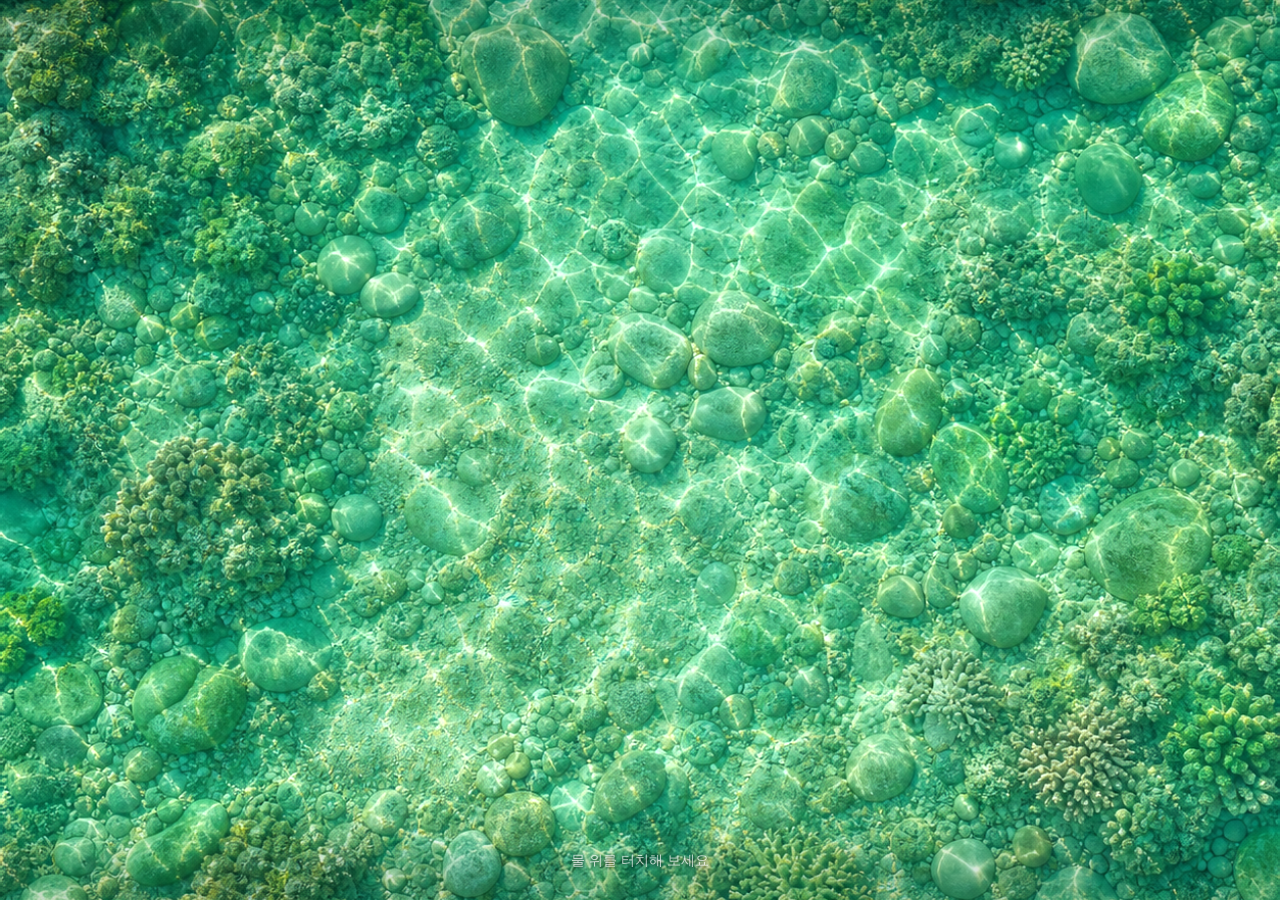
==== app/src/main/assets/games/water-ripples/index.html @ f2b4870e "기타" ====
<!DOCTYPE html>
<html lang="ko">
<head>
    <meta charset="UTF-8">
    <meta name="viewport" content="width=device-width, initial-scale=1.0, maximum-scale=1.0, user-scalable=no">
    <title>Water Ripple Shader</title>
    <style>
        html,
        body {
            width: 100%;
            height: 100%;
            margin: 0;
            overflow: hidden;
            background: #031018;
            touch-action: none;
            user-select: none;
        }

        #water-canvas {
            display: block;
            width: 100%;
            height: 100%;
            touch-action: none;
        }

        .ui-guide {
            position: fixed;
            bottom: 30px;
            left: 0;
            z-index: 10;
            width: 100%;
            color: rgba(255, 255, 255, 0.72);
            font-family: "Malgun Gothic", Arial, sans-serif;
            font-size: 14px;
            text-align: center;
            text-shadow: 0 1px 4px rgba(0, 0, 0, 0.8);
            pointer-events: none;
        }
    </style>
</head>
<body>
    <canvas id="water-canvas"></canvas>
    <div class="ui-guide">물 위를 터치해 보세요</div>

    <script>
        const canvas = document.getElementById('water-canvas');
        const gl = canvas.getContext('webgl', {
            alpha: false,
            antialias: false,
            depth: false,
            stencil: false,
            preserveDrawingBuffer: false
        });

        const vertexSource = `
            attribute vec2 a_position;
            varying vec2 v_uv;

            void main() {
                v_uv = a_position * 0.5 + 0.5;
                gl_Position = vec4(a_position, 0.0, 1.0);
            }
        `;

        const renderSource = `
            precision mediump float;

            varying vec2 v_uv;
            uniform sampler2D u_image;
            uniform vec2 u_resolution;
            uniform vec2 u_imageResolution;
            uniform vec2 u_drops[12];
            uniform float u_startTimes[12];
            uniform float u_strengths[12];
            uniform float u_time;
            uniform int u_dropCount;

            vec2 coverUv(vec2 uv, vec2 screen, vec2 image) {
                float screenRatio = screen.x / screen.y;
                float imageRatio = image.x / image.y;
                vec2 scale = vec2(1.0);
                if (screenRatio > imageRatio) {
                    scale.y = imageRatio / screenRatio;
                } else {
                    scale.x = screenRatio / imageRatio;
                }
                return (uv - 0.5) * scale + 0.5;
            }

            void main() {
                vec2 uv = v_uv;
                vec2 aspectUv = vec2(uv.x * u_resolution.x / u_resolution.y, uv.y);
                vec2 offset = vec2(0.0);
                float light = 0.0;

                for (int i = 0; i < 12; i++) {
                    if (i >= u_dropCount) break;
                    float age = u_time - u_startTimes[i];
                    if (age < 0.0 || age > 2.8) continue;

                    vec2 drop = vec2(u_drops[i].x * u_resolution.x / u_resolution.y, u_drops[i].y);
                    vec2 delta = aspectUv - drop;
                    float dist = length(delta);
                    float radius = age * 0.24;
                    float width = 0.028 + age * 0.006;
                    float envelope = exp(-pow((dist - radius) / width, 2.0));
                    float fade = exp(-age * 1.7);
                    float wave = sin((dist - radius) * 95.0) * envelope * fade * u_strengths[i];
                    vec2 dir = dist > 0.0001 ? delta / dist : vec2(0.0);
                    offset += dir * wave * 0.018;
                    light += abs(wave) * 0.23;
                }

                vec2 imageUv = coverUv(uv + offset, u_resolution, u_imageResolution);
                imageUv = clamp(imageUv, vec2(0.001), vec2(0.999));
                vec3 color = texture2D(u_image, imageUv).rgb;
                vec3 waterTint = vec3(0.72, 1.0, 0.94);
                color = mix(color, color * waterTint, 0.22);
                color += light * vec3(0.5, 0.85, 0.8);
                color *= smoothstep(0.0, 0.12, uv.y) * smoothstep(1.0, 0.88, uv.y) * 0.22 + 0.86;
                gl_FragColor = vec4(color, 1.0);
            }
        `;

        const program = createProgram(vertexSource, renderSource);
        const buffer = gl.createBuffer();
        const drops = [];
        let imageTexture = null;
        let imageWidth = 1;
        let imageHeight = 1;
        let lastMoveDropAt = 0;

        const locations = {
            position: gl.getAttribLocation(program, 'a_position'),
            image: gl.getUniformLocation(program, 'u_image'),
            resolution: gl.getUniformLocation(program, 'u_resolution'),
            imageResolution: gl.getUniformLocation(program, 'u_imageResolution'),
            drops: gl.getUniformLocation(program, 'u_drops[0]'),
            startTimes: gl.getUniformLocation(program, 'u_startTimes[0]'),
            strengths: gl.getUniformLocation(program, 'u_strengths[0]'),
            time: gl.getUniformLocation(program, 'u_time'),
            dropCount: gl.getUniformLocation(program, 'u_dropCount')
        };

        gl.bindBuffer(gl.ARRAY_BUFFER, buffer);
        gl.bufferData(
            gl.ARRAY_BUFFER,
            new Float32Array([-1, -1, 1, -1, -1, 1, -1, 1, 1, -1, 1, 1]),
            gl.STATIC_DRAW
        );

        const image = new Image();
        image.onload = function() {
            imageWidth = image.naturalWidth || image.width;
            imageHeight = image.naturalHeight || image.height;
            imageTexture = gl.createTexture();
            gl.bindTexture(gl.TEXTURE_2D, imageTexture);
            gl.texParameteri(gl.TEXTURE_2D, gl.TEXTURE_WRAP_S, gl.CLAMP_TO_EDGE);
            gl.texParameteri(gl.TEXTURE_2D, gl.TEXTURE_WRAP_T, gl.CLAMP_TO_EDGE);
            gl.texParameteri(gl.TEXTURE_2D, gl.TEXTURE_MIN_FILTER, gl.LINEAR);
            gl.texParameteri(gl.TEXTURE_2D, gl.TEXTURE_MAG_FILTER, gl.LINEAR);
            gl.pixelStorei(gl.UNPACK_FLIP_Y_WEBGL, true);
            gl.texImage2D(gl.TEXTURE_2D, 0, gl.RGBA, gl.RGBA, gl.UNSIGNED_BYTE, image);
            requestAnimationFrame(render);
        };
        image.src = 'textures/river-coral-floor-generated.png';

        function createShader(type, source) {
            const shader = gl.createShader(type);
            gl.shaderSource(shader, source);
            gl.compileShader(shader);
            if (!gl.getShaderParameter(shader, gl.COMPILE_STATUS)) {
                throw new Error(gl.getShaderInfoLog(shader));
            }
            return shader;
        }

        function createProgram(vertex, fragment) {
            const vertexShader = createShader(gl.VERTEX_SHADER, vertex);
            const fragmentShader = createShader(gl.FRAGMENT_SHADER, fragment);
            const nextProgram = gl.createProgram();
            gl.attachShader(nextProgram, vertexShader);
            gl.attachShader(nextProgram, fragmentShader);
            gl.linkProgram(nextProgram);
            if (!gl.getProgramParameter(nextProgram, gl.LINK_STATUS)) {
                throw new Error(gl.getProgramInfoLog(nextProgram));
            }
            return nextProgram;
        }

        function resizeCanvas() {
            const pixelRatio = Math.min(window.devicePixelRatio || 1, 2);
            const width = Math.max(1, Math.floor(window.innerWidth * pixelRatio));
            const height = Math.max(1, Math.floor(window.innerHeight * pixelRatio));
            if (canvas.width !== width || canvas.height !== height) {
                canvas.width = width;
                canvas.height = height;
            }
            gl.viewport(0, 0, canvas.width, canvas.height);
        }

        function addDrop(clientX, clientY, strength) {
            drops.push({
                x: clientX / window.innerWidth,
                y: 1 - clientY / window.innerHeight,
                start: performance.now() / 1000,
                strength
            });
            if (drops.length > 12) drops.shift();
        }

        function bindInput() {
            canvas.addEventListener('pointerdown', function(event) {
                event.preventDefault();
                addDrop(event.clientX, event.clientY, 1.0);
            });

            canvas.addEventListener('pointermove', function(event) {
                if (!event.isPrimary) return;
                if (event.pressure === 0 && event.pointerType !== 'mouse') return;
                const now = performance.now();
                if (now - lastMoveDropAt < 110) return;
                lastMoveDropAt = now;
                addDrop(event.clientX, event.clientY, 0.42);
            });
        }

        function render(nowMs) {
            resizeCanvas();
            const now = nowMs / 1000;
            while (drops.length && now - drops[0].start > 2.9) drops.shift();

            const dropValues = new Float32Array(24);
            const timeValues = new Float32Array(12);
            const strengthValues = new Float32Array(12);
            drops.forEach(function(drop, index) {
                dropValues[index * 2] = drop.x;
                dropValues[index * 2 + 1] = drop.y;
                timeValues[index] = drop.start;
                strengthValues[index] = drop.strength;
            });

            gl.useProgram(program);
            gl.bindBuffer(gl.ARRAY_BUFFER, buffer);
            gl.enableVertexAttribArray(locations.position);
            gl.vertexAttribPointer(locations.position, 2, gl.FLOAT, false, 0, 0);
            gl.activeTexture(gl.TEXTURE0);
            gl.bindTexture(gl.TEXTURE_2D, imageTexture);
            gl.uniform1i(locations.image, 0);
            gl.uniform2f(locations.resolution, canvas.width, canvas.height);
            gl.uniform2f(locations.imageResolution, imageWidth, imageHeight);
            gl.uniform2fv(locations.drops, dropValues);
            gl.uniform1fv(locations.startTimes, timeValues);
            gl.uniform1fv(locations.strengths, strengthValues);
            gl.uniform1f(locations.time, now);
            gl.uniform1i(locations.dropCount, drops.length);
            gl.drawArrays(gl.TRIANGLES, 0, 6);
            requestAnimationFrame(render);
        }

        if (!gl) {
            document.querySelector('.ui-guide').textContent = '현재 환경에서는 WebGL 물결 효과를 지원하지 않습니다.';
        } else {
            bindInput();
        }
    </script>
</body>
</html>
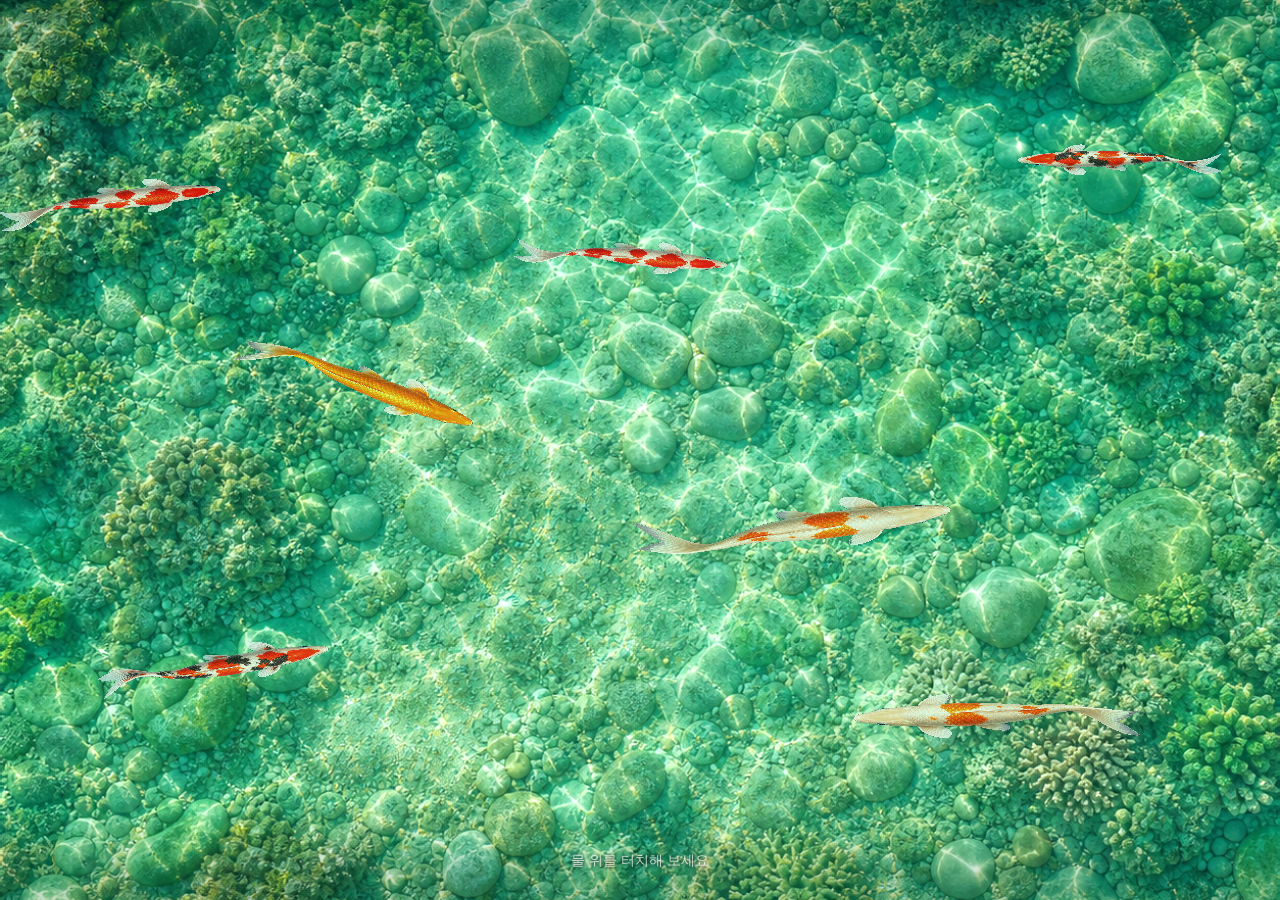
==== commit f0b9d2a0: "기타" ====
--- a/app/src/main/assets/games/water-ripples/index.html
+++ b/app/src/main/assets/games/water-ripples/index.html
@@ -67,6 +67,7 @@
 
             varying vec2 v_uv;
             uniform sampler2D u_image;
+            uniform sampler2D u_fishImage;
             uniform vec2 u_resolution;
             uniform vec2 u_imageResolution;
             uniform vec2 u_drops[12];
@@ -74,6 +75,8 @@
             uniform float u_strengths[12];
             uniform float u_time;
             uniform int u_dropCount;
+            uniform vec2 u_tilt;
+            uniform vec4 u_fish[7];
 
             vec2 coverUv(vec2 uv, vec2 screen, vec2 image) {
                 float screenRatio = screen.x / screen.y;
@@ -87,10 +90,52 @@
                 return (uv - 0.5) * scale + 0.5;
             }
 
+            float ellipseMask(vec2 p, vec2 size) {
+                float d = dot(p / size, p / size);
+                return smoothstep(1.0, 0.72, d);
+            }
+
+            float ringMask(vec2 p, vec2 size, float inner) {
+                float d = dot(p / size, p / size);
+                return smoothstep(1.0, 0.86, d) - smoothstep(inner, inner * 0.82, d);
+            }
+
+            vec4 koiAt(vec2 uv, vec4 fish, int index, float time) {
+                vec2 p = uv - fish.xy;
+                float angle = fish.z;
+                float size = fish.w;
+                float c = cos(angle);
+                float s = sin(angle);
+                vec2 local = vec2(c * p.x + s * p.y, -s * p.x + c * p.y) / size;
+                float fishId = float(index);
+                float swim = sin(time * 7.0 + fishId * 1.73 + local.x * 3.4);
+                float tailZone = smoothstep(-0.25, -1.25, local.x);
+                local.y += swim * tailZone * 0.18;
+
+                vec2 spriteUv = vec2((local.x + 1.38) / 2.76, 1.0 - (local.y + 0.68) / 1.36);
+                if (spriteUv.x < 0.0 || spriteUv.x > 1.0 || spriteUv.y < 0.0 || spriteUv.y > 1.0) {
+                    return vec4(0.0);
+                }
+
+                float atlasIndex = mod(fishId, 4.0);
+                float column = mod(atlasIndex, 2.0);
+                float row = floor(atlasIndex / 2.0);
+                vec2 atlasUv = (spriteUv + vec2(column, row)) * 0.5;
+                vec4 tex = texture2D(u_fishImage, atlasUv);
+                float alpha = smoothstep(0.04, 0.62, tex.a);
+                float inner = smoothstep(0.18, 0.85, tex.a);
+                vec3 fishColor = tex.rgb * (0.72 + inner * 0.28);
+                fishColor = mix(fishColor, fishColor * vec3(0.72, 0.95, 0.9), 0.18);
+                fishColor += inner * vec3(0.03, 0.04, 0.025);
+                return vec4(fishColor, alpha * 0.92);
+            }
+
             void main() {
                 vec2 uv = v_uv;
                 vec2 aspectUv = vec2(uv.x * u_resolution.x / u_resolution.y, uv.y);
-                vec2 offset = vec2(0.0);
+                float tiltStrength = clamp(length(u_tilt), 0.0, 1.0);
+                vec2 tiltDir = tiltStrength > 0.001 ? normalize(u_tilt) : vec2(0.0, -1.0);
+                vec2 offset = u_tilt * 0.014;
                 float light = 0.0;
 
                 for (int i = 0; i < 12; i++) {
@@ -111,12 +156,25 @@
                     light += abs(wave) * 0.23;
                 }
 
+                float slope = dot(uv - 0.5, tiltDir);
+                float pooled = smoothstep(0.02, 0.5, slope) * tiltStrength;
+                offset += tiltDir * pooled * 0.016;
+
                 vec2 imageUv = coverUv(uv + offset, u_resolution, u_imageResolution);
                 imageUv = clamp(imageUv, vec2(0.001), vec2(0.999));
                 vec3 color = texture2D(u_image, imageUv).rgb;
+                vec4 fishLayer = vec4(0.0);
+                for (int i = 0; i < 7; i++) {
+                    vec4 fish = koiAt(uv + offset * 0.35, u_fish[i], i, u_time);
+                    fishLayer.rgb = mix(fishLayer.rgb, fish.rgb, fish.a * (1.0 - fishLayer.a));
+                    fishLayer.a = clamp(fishLayer.a + fish.a * (1.0 - fishLayer.a), 0.0, 1.0);
+                }
+                color = mix(color, fishLayer.rgb, fishLayer.a);
                 vec3 waterTint = vec3(0.72, 1.0, 0.94);
                 color = mix(color, color * waterTint, 0.22);
                 color += light * vec3(0.5, 0.85, 0.8);
+                color = mix(color, color * vec3(0.64, 1.08, 0.96) + vec3(0.03, 0.08, 0.06), pooled * 0.42);
+                color += pow(max(pooled, 0.0), 2.0) * vec3(0.08, 0.18, 0.14);
                 color *= smoothstep(0.0, 0.12, uv.y) * smoothstep(1.0, 0.88, uv.y) * 0.22 + 0.86;
                 gl_FragColor = vec4(color, 1.0);
             }
@@ -126,20 +184,34 @@
         const buffer = gl.createBuffer();
         const drops = [];
         let imageTexture = null;
+        let fishTexture = null;
+        let fallbackTexture = null;
         let imageWidth = 1;
         let imageHeight = 1;
+        let loadedTextures = 0;
         let lastMoveDropAt = 0;
+        const fishCount = 7;
+        const fishData = createFish();
+        const tilt = {
+            x: 0,
+            y: 0,
+            smoothX: 0,
+            smoothY: 0
+        };
 
         const locations = {
             position: gl.getAttribLocation(program, 'a_position'),
             image: gl.getUniformLocation(program, 'u_image'),
+            fishImage: gl.getUniformLocation(program, 'u_fishImage'),
             resolution: gl.getUniformLocation(program, 'u_resolution'),
             imageResolution: gl.getUniformLocation(program, 'u_imageResolution'),
             drops: gl.getUniformLocation(program, 'u_drops[0]'),
             startTimes: gl.getUniformLocation(program, 'u_startTimes[0]'),
             strengths: gl.getUniformLocation(program, 'u_strengths[0]'),
             time: gl.getUniformLocation(program, 'u_time'),
-            dropCount: gl.getUniformLocation(program, 'u_dropCount')
+            dropCount: gl.getUniformLocation(program, 'u_dropCount'),
+            tilt: gl.getUniformLocation(program, 'u_tilt'),
+            fish: gl.getUniformLocation(program, 'u_fish[0]')
         };
 
         gl.bindBuffer(gl.ARRAY_BUFFER, buffer);
@@ -149,21 +221,54 @@
             gl.STATIC_DRAW
         );
 
-        const image = new Image();
-        image.onload = function() {
+        function loadTexture(src, onLoad) {
+            const image = new Image();
+            image.onload = function() {
+                const texture = gl.createTexture();
+                gl.bindTexture(gl.TEXTURE_2D, texture);
+                gl.texParameteri(gl.TEXTURE_2D, gl.TEXTURE_WRAP_S, gl.CLAMP_TO_EDGE);
+                gl.texParameteri(gl.TEXTURE_2D, gl.TEXTURE_WRAP_T, gl.CLAMP_TO_EDGE);
+                gl.texParameteri(gl.TEXTURE_2D, gl.TEXTURE_MIN_FILTER, gl.LINEAR);
+                gl.texParameteri(gl.TEXTURE_2D, gl.TEXTURE_MAG_FILTER, gl.LINEAR);
+                gl.pixelStorei(gl.UNPACK_FLIP_Y_WEBGL, true);
+                gl.texImage2D(gl.TEXTURE_2D, 0, gl.RGBA, gl.RGBA, gl.UNSIGNED_BYTE, image);
+                onLoad(texture, image);
+                loadedTextures += 1;
+                if (loadedTextures === 2) requestAnimationFrame(render);
+            };
+            image.src = src;
+        }
+
+        loadTexture('textures/river-coral-floor-generated.png', function(texture, image) {
+            imageTexture = texture;
             imageWidth = image.naturalWidth || image.width;
             imageHeight = image.naturalHeight || image.height;
-            imageTexture = gl.createTexture();
-            gl.bindTexture(gl.TEXTURE_2D, imageTexture);
+        });
+
+        loadTexture('textures/koi-atlas.png', function(texture) {
+            fishTexture = texture;
+        });
+
+        function createFallbackTexture() {
+            const texture = gl.createTexture();
+            gl.bindTexture(gl.TEXTURE_2D, texture);
             gl.texParameteri(gl.TEXTURE_2D, gl.TEXTURE_WRAP_S, gl.CLAMP_TO_EDGE);
             gl.texParameteri(gl.TEXTURE_2D, gl.TEXTURE_WRAP_T, gl.CLAMP_TO_EDGE);
             gl.texParameteri(gl.TEXTURE_2D, gl.TEXTURE_MIN_FILTER, gl.LINEAR);
             gl.texParameteri(gl.TEXTURE_2D, gl.TEXTURE_MAG_FILTER, gl.LINEAR);
-            gl.pixelStorei(gl.UNPACK_FLIP_Y_WEBGL, true);
-            gl.texImage2D(gl.TEXTURE_2D, 0, gl.RGBA, gl.RGBA, gl.UNSIGNED_BYTE, image);
-            requestAnimationFrame(render);
-        };
-        image.src = 'textures/river-coral-floor-generated.png';
+            gl.texImage2D(
+                gl.TEXTURE_2D,
+                0,
+                gl.RGBA,
+                1,
+                1,
+                0,
+                gl.RGBA,
+                gl.UNSIGNED_BYTE,
+                new Uint8Array([0, 0, 0, 0])
+            );
+            return texture;
+        }
 
         function createShader(type, source) {
             const shader = gl.createShader(type);
@@ -209,6 +314,51 @@
             if (drops.length > 12) drops.shift();
         }
 
+        function createFish() {
+            return [
+                { x: 0.16, y: 0.26, angle: 0.12, speed: 0.025, size: 0.074, phase: 0.3, wave: 0.04 },
+                { x: 0.78, y: 0.2, angle: 3.24, speed: 0.018, size: 0.09, phase: 1.7, wave: 0.03 },
+                { x: 0.48, y: 0.72, angle: 0.0, speed: 0.022, size: 0.067, phase: 2.9, wave: 0.05 },
+                { x: 0.28, y: 0.58, angle: 5.85, speed: 0.016, size: 0.08, phase: 4.0, wave: 0.025 },
+                { x: 0.88, y: 0.82, angle: 3.1, speed: 0.02, size: 0.064, phase: 0.9, wave: 0.04 },
+                { x: 0.62, y: 0.42, angle: 0.28, speed: 0.014, size: 0.1, phase: 2.1, wave: 0.022 },
+                { x: 0.08, y: 0.78, angle: 0.05, speed: 0.019, size: 0.071, phase: 5.2, wave: 0.035 }
+            ];
+        }
+
+        function updateFish(now) {
+            fishData.forEach(function(fish, index) {
+                const swim = Math.sin(now * 1.15 + fish.phase) * fish.wave;
+                const turn = Math.sin(now * 0.42 + fish.phase) * 0.012;
+                fish.angle += turn;
+                fish.x += Math.cos(fish.angle) * fish.speed * 0.016;
+                fish.y += Math.sin(fish.angle) * fish.speed * 0.016 + swim * 0.002;
+
+                if (fish.x < -0.12) fish.x = 1.12;
+                if (fish.x > 1.12) fish.x = -0.12;
+                if (fish.y < -0.08) {
+                    fish.y = 0.08;
+                    fish.angle = -fish.angle;
+                }
+                if (fish.y > 1.08) {
+                    fish.y = 0.92;
+                    fish.angle = -fish.angle;
+                }
+            });
+        }
+
+        function fishUniformValues() {
+            const values = new Float32Array(fishCount * 4);
+            fishData.forEach(function(fish, index) {
+                const tailWiggle = Math.sin(performance.now() * 0.004 + fish.phase) * 0.04;
+                values[index * 4] = fish.x;
+                values[index * 4 + 1] = fish.y;
+                values[index * 4 + 2] = fish.angle + tailWiggle;
+                values[index * 4 + 3] = fish.size;
+            });
+            return values;
+        }
+
         function bindInput() {
             canvas.addEventListener('pointerdown', function(event) {
                 event.preventDefault();
@@ -223,11 +373,25 @@
                 lastMoveDropAt = now;
                 addDrop(event.clientX, event.clientY, 0.42);
             });
+
+            window.addEventListener('deviceorientation', function(event) {
+                const gamma = typeof event.gamma === 'number' ? event.gamma : 0;
+                const beta = typeof event.beta === 'number' ? event.beta : 45;
+                tilt.x = clamp(gamma / 42, -1, 1);
+                tilt.y = clamp((beta - 45) / 52, -1, 1);
+            });
+        }
+
+        function clamp(value, min, max) {
+            return Math.max(min, Math.min(max, value));
         }
 
         function render(nowMs) {
             resizeCanvas();
             const now = nowMs / 1000;
+            tilt.smoothX += (tilt.x - tilt.smoothX) * 0.06;
+            tilt.smoothY += (tilt.y - tilt.smoothY) * 0.06;
+            updateFish(now);
             while (drops.length && now - drops[0].start > 2.9) drops.shift();
 
             const dropValues = new Float32Array(24);
@@ -247,6 +411,10 @@
             gl.activeTexture(gl.TEXTURE0);
             gl.bindTexture(gl.TEXTURE_2D, imageTexture);
             gl.uniform1i(locations.image, 0);
+            gl.activeTexture(gl.TEXTURE1);
+            if (!fallbackTexture) fallbackTexture = createFallbackTexture();
+            gl.bindTexture(gl.TEXTURE_2D, fishTexture || fallbackTexture);
+            gl.uniform1i(locations.fishImage, 1);
             gl.uniform2f(locations.resolution, canvas.width, canvas.height);
             gl.uniform2f(locations.imageResolution, imageWidth, imageHeight);
             gl.uniform2fv(locations.drops, dropValues);
@@ -254,6 +422,8 @@
             gl.uniform1fv(locations.strengths, strengthValues);
             gl.uniform1f(locations.time, now);
             gl.uniform1i(locations.dropCount, drops.length);
+            gl.uniform2f(locations.tilt, tilt.smoothX, -tilt.smoothY);
+            gl.uniform4fv(locations.fish, fishUniformValues());
             gl.drawArrays(gl.TRIANGLES, 0, 6);
             requestAnimationFrame(render);
         }
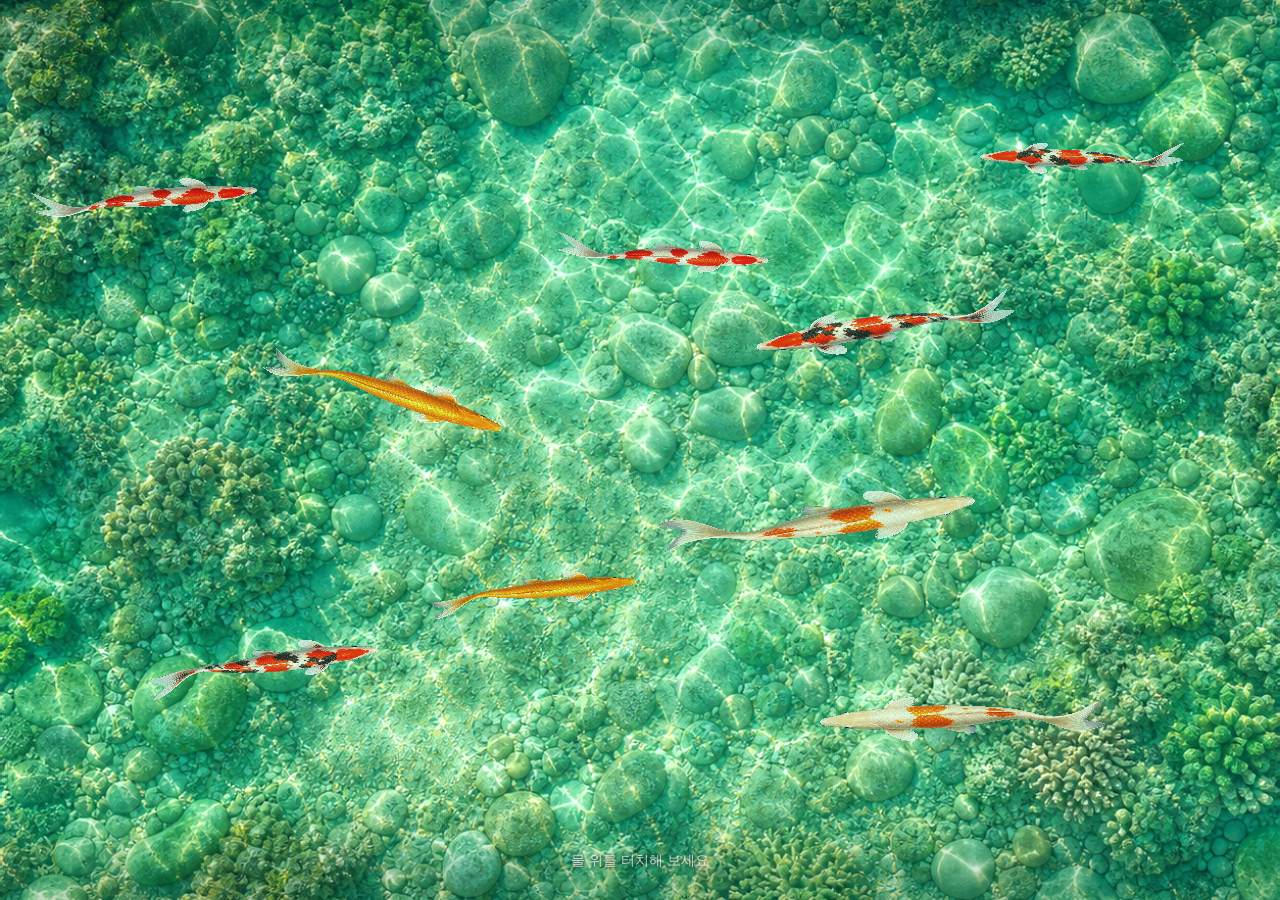
==== commit 7cc32732: "업데이트" ====
--- a/app/src/main/assets/games/water-ripples/index.html
+++ b/app/src/main/assets/games/water-ripples/index.html
@@ -76,7 +76,7 @@
             uniform float u_time;
             uniform int u_dropCount;
             uniform vec2 u_tilt;
-            uniform vec4 u_fish[7];
+            uniform vec4 u_fish[14];
 
             vec2 coverUv(vec2 uv, vec2 screen, vec2 image) {
                 float screenRatio = screen.x / screen.y;
@@ -164,7 +164,7 @@
                 imageUv = clamp(imageUv, vec2(0.001), vec2(0.999));
                 vec3 color = texture2D(u_image, imageUv).rgb;
                 vec4 fishLayer = vec4(0.0);
-                for (int i = 0; i < 7; i++) {
+                for (int i = 0; i < 14; i++) {
                     vec4 fish = koiAt(uv + offset * 0.35, u_fish[i], i, u_time);
                     fishLayer.rgb = mix(fishLayer.rgb, fish.rgb, fish.a * (1.0 - fishLayer.a));
                     fishLayer.a = clamp(fishLayer.a + fish.a * (1.0 - fishLayer.a), 0.0, 1.0);
@@ -190,7 +190,23 @@
         let imageHeight = 1;
         let loadedTextures = 0;
         let lastMoveDropAt = 0;
-        const fishCount = 7;
+        const fishCount = 14;
+        const fishWorldScale = 2.4;
+        const fishWorldPadding = (fishWorldScale - 1) * 0.5;
+        const fishBounds = {
+            minX: -fishWorldPadding,
+            maxX: 1 + fishWorldPadding,
+            minY: -fishWorldPadding,
+            maxY: 1 + fishWorldPadding
+        };
+        const touchAvoidance = {
+            active: false,
+            x: 0.5,
+            y: 0.5,
+            lastAt: 0
+        };
+        const touchAvoidRadius = 0.24;
+        const fishTravelScale = 5.2;
         const fishData = createFish();
         const tilt = {
             x: 0,
@@ -314,6 +330,17 @@
             if (drops.length > 12) drops.shift();
         }
 
+        function setTouchAvoidance(clientX, clientY) {
+            touchAvoidance.active = true;
+            touchAvoidance.x = clientX / window.innerWidth;
+            touchAvoidance.y = 1 - clientY / window.innerHeight;
+            touchAvoidance.lastAt = performance.now() / 1000;
+        }
+
+        function clearTouchAvoidance() {
+            touchAvoidance.active = false;
+        }
+
         function createFish() {
             return [
                 { x: 0.16, y: 0.26, angle: 0.12, speed: 0.025, size: 0.074, phase: 0.3, wave: 0.04 },
@@ -322,29 +349,75 @@
                 { x: 0.28, y: 0.58, angle: 5.85, speed: 0.016, size: 0.08, phase: 4.0, wave: 0.025 },
                 { x: 0.88, y: 0.82, angle: 3.1, speed: 0.02, size: 0.064, phase: 0.9, wave: 0.04 },
                 { x: 0.62, y: 0.42, angle: 0.28, speed: 0.014, size: 0.1, phase: 2.1, wave: 0.022 },
-                { x: 0.08, y: 0.78, angle: 0.05, speed: 0.019, size: 0.071, phase: 5.2, wave: 0.035 }
-            ];
+                { x: 0.08, y: 0.78, angle: 0.05, speed: 0.019, size: 0.071, phase: 5.2, wave: 0.035 },
+                { x: 0.38, y: 0.34, angle: 0.18, speed: 0.021, size: 0.066, phase: 3.6, wave: 0.034 },
+                { x: 0.72, y: 0.64, angle: 3.36, speed: 0.017, size: 0.083, phase: 4.7, wave: 0.026 },
+                { x: 1.18, y: 0.46, angle: 3.05, speed: 0.023, size: 0.072, phase: 1.1, wave: 0.038 },
+                { x: -0.25, y: 0.36, angle: 0.08, speed: 0.019, size: 0.088, phase: 2.4, wave: 0.03 },
+                { x: 0.23, y: 1.22, angle: 5.48, speed: 0.016, size: 0.076, phase: 5.8, wave: 0.028 },
+                { x: 0.94, y: -0.18, angle: 1.38, speed: 0.02, size: 0.069, phase: 0.6, wave: 0.041 },
+                { x: 1.36, y: 0.92, angle: 3.54, speed: 0.018, size: 0.095, phase: 3.1, wave: 0.024 }
+            ].map(function(fish, index) {
+                fish.currentSpeed = fish.speed * fishTravelScale;
+                fish.paceRate = 0.42 + (index % 5) * 0.15;
+                fish.paceSwing = 0.08 + (index % 4) * 0.055;
+                fish.paceOffset = fish.phase * 1.37;
+                fish.escape = 0;
+                return fish;
+            });
         }
 
         function updateFish(now) {
-            fishData.forEach(function(fish, index) {
+            const touchIsRecent = touchAvoidance.active && now - touchAvoidance.lastAt < 0.6;
+            const aspect = Math.max(0.5, window.innerWidth / Math.max(1, window.innerHeight));
+            fishData.forEach(function(fish) {
                 const swim = Math.sin(now * 1.15 + fish.phase) * fish.wave;
-                const turn = Math.sin(now * 0.42 + fish.phase) * 0.012;
+                const turn = Math.sin(now * 0.42 + fish.phase) * 0.004;
                 fish.angle += turn;
-                fish.x += Math.cos(fish.angle) * fish.speed * 0.016;
-                fish.y += Math.sin(fish.angle) * fish.speed * 0.016 + swim * 0.002;
-
-                if (fish.x < -0.12) fish.x = 1.12;
-                if (fish.x > 1.12) fish.x = -0.12;
-                if (fish.y < -0.08) {
-                    fish.y = 0.08;
+
+                if (touchIsRecent) {
+                    const dx = fish.x - touchAvoidance.x;
+                    const dy = fish.y - touchAvoidance.y;
+                    const screenDx = dx * aspect;
+                    const distance = Math.hypot(screenDx, dy);
+                    if (distance < touchAvoidRadius) {
+                        const rawDistance = Math.hypot(dx, dy);
+                        const awayX = rawDistance > 0.0001 ? dx / rawDistance : Math.cos(fish.angle);
+                        const awayY = rawDistance > 0.0001 ? dy / rawDistance : Math.sin(fish.angle);
+                        const force = Math.pow(1 - distance / touchAvoidRadius, 1.65);
+                        fish.angle = steerAngle(fish.angle, Math.atan2(awayY, awayX), 0.018 + force * 0.08);
+                        fish.escape = Math.max(fish.escape || 0, force);
+                    }
+                }
+
+                const escape = fish.escape || 0;
+                const pace = 1
+                    + Math.sin(now * fish.paceRate + fish.paceOffset) * fish.paceSwing
+                    + Math.sin(now * fish.paceRate * 0.37 + fish.phase) * 0.05;
+                const targetSpeed = fish.speed * fishTravelScale * pace * (1 + escape * 1.9);
+                const speedEase = escape > 0.05 ? 0.11 : 0.035;
+                fish.currentSpeed += (targetSpeed - fish.currentSpeed) * speedEase;
+                const travelStep = fish.currentSpeed * 0.016;
+                fish.x += Math.cos(fish.angle) * travelStep;
+                fish.y += Math.sin(fish.angle) * travelStep + swim * 0.002;
+                fish.escape = escape * 0.91;
+
+                if (fish.x < fishBounds.minX) fish.x = fishBounds.maxX;
+                if (fish.x > fishBounds.maxX) fish.x = fishBounds.minX;
+                if (fish.y < fishBounds.minY) {
+                    fish.y = fishBounds.minY;
                     fish.angle = -fish.angle;
                 }
-                if (fish.y > 1.08) {
-                    fish.y = 0.92;
+                if (fish.y > fishBounds.maxY) {
+                    fish.y = fishBounds.maxY;
                     fish.angle = -fish.angle;
                 }
             });
+        }
+
+        function steerAngle(current, target, maxStep) {
+            const delta = Math.atan2(Math.sin(target - current), Math.cos(target - current));
+            return current + clamp(delta, -maxStep, maxStep);
         }
 
         function fishUniformValues() {
@@ -362,17 +435,26 @@
         function bindInput() {
             canvas.addEventListener('pointerdown', function(event) {
                 event.preventDefault();
+                setTouchAvoidance(event.clientX, event.clientY);
+                if (canvas.setPointerCapture) canvas.setPointerCapture(event.pointerId);
                 addDrop(event.clientX, event.clientY, 1.0);
             });
 
             canvas.addEventListener('pointermove', function(event) {
                 if (!event.isPrimary) return;
                 if (event.pressure === 0 && event.pointerType !== 'mouse') return;
+                if (touchAvoidance.active || event.buttons > 0 || event.pointerType !== 'mouse') {
+                    setTouchAvoidance(event.clientX, event.clientY);
+                }
                 const now = performance.now();
                 if (now - lastMoveDropAt < 110) return;
                 lastMoveDropAt = now;
                 addDrop(event.clientX, event.clientY, 0.42);
             });
+
+            canvas.addEventListener('pointerup', clearTouchAvoidance);
+            canvas.addEventListener('pointercancel', clearTouchAvoidance);
+            canvas.addEventListener('pointerleave', clearTouchAvoidance);
 
             window.addEventListener('deviceorientation', function(event) {
                 const gamma = typeof event.gamma === 'number' ? event.gamma : 0;
